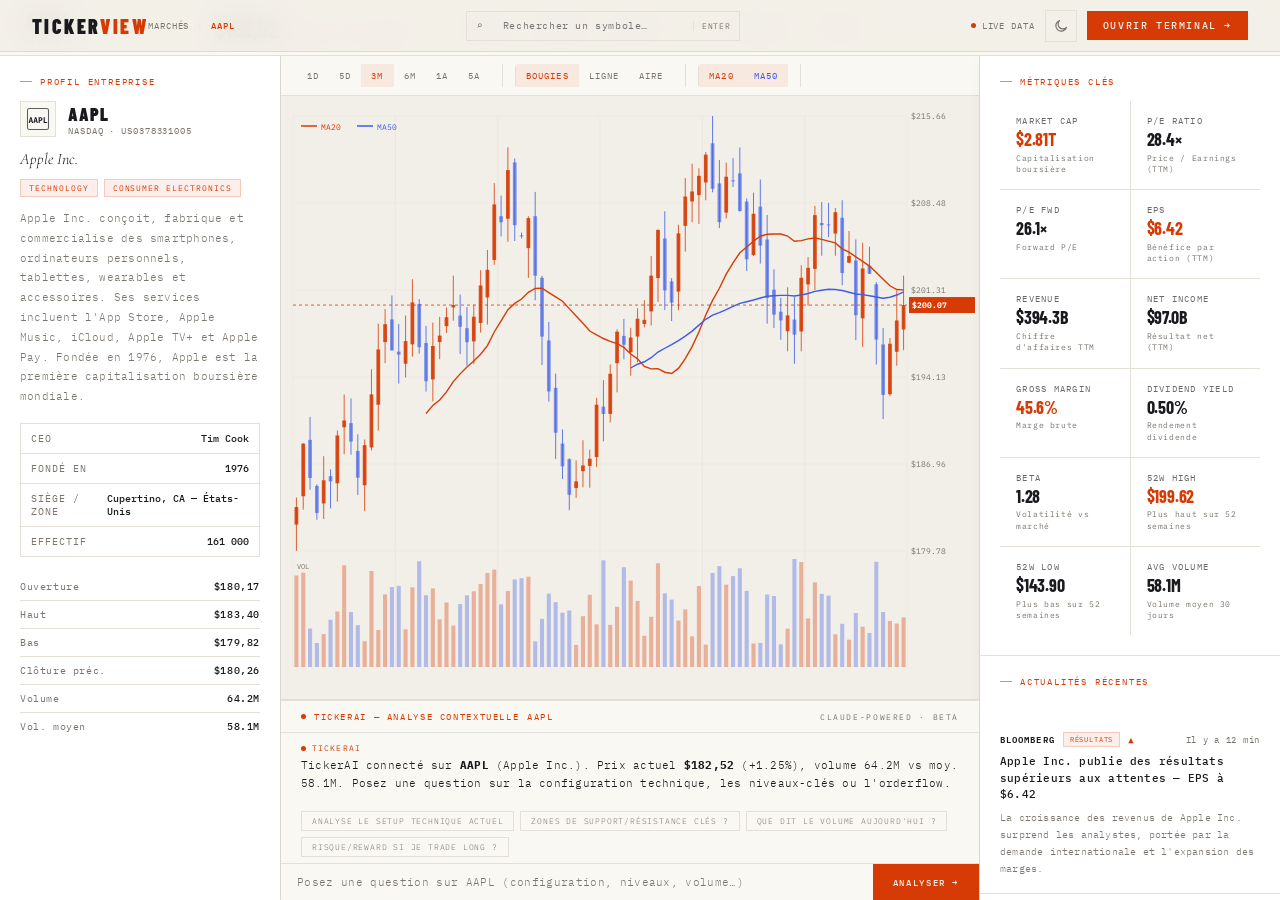
==== stock.html @ 09957083 "Add files via upload" ====
<!DOCTYPE html>
<html lang="fr" data-theme="dark">
<head>
<!-- ══════════════════════════════════════════════════════════
     TICKERVIEW — Stock Analysis Page
     stock.html · Dynamic symbol loading via ?sym=
══════════════════════════════════════════════════════════════ -->
<meta charset="UTF-8">
<meta name="viewport" content="width=device-width, initial-scale=1.0">
<meta name="theme-color" content="#E8440A">
<title>TickerView — Analyse Orderflow</title>
<meta name="description" content="Analyse complète : graphique candlestick, volume, Delta orderflow, métriques financières et analyse IA en temps réel.">
<meta name="robots" content="index, follow">

<meta property="og:type"   content="website">
<meta property="og:url"    content="https://tickerview.app/stock">
<meta property="og:title"  content="TickerView — Analyse Orderflow">
<meta property="og:locale" content="fr_FR">

<script type="application/ld+json">
{
  "@context": "https://schema.org",
  "@type": "WebPage",
  "name": "TickerView — Analyse Orderflow",
  "description": "Analyse orderflow et fondamentaux en temps réel.",
  "url": "https://tickerview.app/stock"
}
</script>

<link rel="manifest" href="/manifest.json">
<link rel="apple-touch-icon" href="/src/assets/icons/icon-192.png">
<link rel="preconnect" href="https://fonts.googleapis.com">
<link rel="preconnect" href="https://fonts.gstatic.com" crossorigin>
<link href="https://fonts.googleapis.com/css2?family=Barlow+Condensed:wght@200;300;700;900&family=Cormorant+Garamond:ital,wght@0,300;0,600;1,300;1,700&family=IBM+Plex+Mono:wght@300;400;500&display=swap" rel="stylesheet">

<link rel="stylesheet" href="src/styles/variables.css">
<link rel="stylesheet" href="src/styles/global.css">
<link rel="stylesheet" href="src/styles/stock.css">

<style>
  body {
    overflow: hidden;
    height: 100vh;
    display: flex;
    flex-direction: column;
  }
  @keyframes pulse-dot {
    0%,100%{ opacity:1; box-shadow:0 0 0 0 rgba(232,68,10,0.4); }
    50%     { opacity:0.7; box-shadow:0 0 0 4px rgba(232,68,10,0); }
  }
</style>
</head>
<body>

<!-- ── NAV ────────────────────────────────────────────────── -->
<nav role="navigation" aria-label="Navigation principale" style="flex-shrink:0;">
  <a class="nav-logo" href="index.html" aria-label="TickerView — Accueil">
    TICKER<span class="logo-fire">VIEW</span>
  </a>

  <div style="display:flex;align-items:center;gap:8px;font-size:9px;letter-spacing:0.1em;color:var(--text-secondary);">
    <a href="index.html" style="color:var(--text-secondary);text-decoration:none;text-transform:uppercase;">Marchés</a>
    <span style="color:var(--border)">›</span>
    <span id="nav-sym" style="color:var(--accent);font-weight:500;text-transform:uppercase;">—</span>
  </div>

  <!-- ── Symbol Search — navigates to stock.html?sym=XXX ── -->
  <div class="sym-search-wrap" id="sym-search-wrap"
       style="display:flex;align-items:center;gap:0;border:1px solid var(--border);height:30px;margin:0 auto;position:relative;">
    <span style="padding:0 10px;font-size:10px;color:var(--text-secondary);">⌕</span>
    <input
      type="text"
      id="sym-search-input"
      placeholder="Rechercher un symbole…"
      aria-label="Recherche symbole"
      aria-autocomplete="list"
      aria-controls="sym-search-dropdown"
      autocomplete="off"
      spellcheck="false"
      style="background:none;border:none;outline:none;padding:0 10px;font-family:var(--font-mono);font-size:10px;color:var(--text-primary);width:200px;letter-spacing:0.06em;"
    >
    <span style="padding:0 8px;font-size:8px;letter-spacing:0.1em;color:var(--text-secondary);border-left:1px solid var(--border);">ENTER</span>
    <div id="sym-search-dropdown" class="sym-search-dropdown hidden" role="listbox"></div>
  </div>

  <div class="nav-actions">
    <div class="nav-status" aria-label="Données en direct">
      <span class="nav-dot" aria-hidden="true"></span>
      <span>LIVE DATA</span>
    </div>
    <button class="theme-toggle" id="theme-toggle" aria-label="Changer le thème"></button>
    <a href="#" class="nav-cta">Ouvrir terminal →</a>
  </div>
</nav>

<!-- ── STOCK HEADER ───────────────────────────────────────── -->
<header class="stock-header" role="banner" aria-label="Informations prix">
  <div>
    <div class="sh-sym" id="sh-sym">—</div>
    <div class="sh-name" id="sh-name">—</div>
  </div>
  <div class="sh-exchange" id="sh-exchange">—</div>
  <div class="sh-divider" aria-hidden="true"></div>
  <div class="sh-price-block" aria-live="polite">
    <span id="live-price" class="fire">—</span>
    <span id="live-change" class="fire">—</span>
    <span id="live-changepct" class="fire">—</span>
  </div>
  <div class="sh-divider" aria-hidden="true"></div>
  <div class="sh-ohlcv" aria-label="OHLCV"></div>
</header>

<!-- ── MAIN GRID ──────────────────────────────────────────── -->
<main class="stock-main" role="main">

  <aside class="sidebar-left" aria-label="Informations entreprise">
    <div class="sidebar-section">
      <div class="sidebar-label">Profil entreprise</div>
      <div id="company-info"></div>
    </div>
  </aside>

  <section class="chart-panel" aria-labelledby="chart-heading">
    <h2 id="chart-heading" class="sr-only">Graphique de prix</h2>
    <div class="chart-toolbar" role="toolbar" aria-label="Contrôles du graphique">
      <div class="ct-group" role="group" aria-label="Période">
        <button class="ct-btn" data-tf="1D">1D</button>
        <button class="ct-btn" data-tf="5D">5D</button>
        <button class="ct-btn active" data-tf="3M">3M</button>
        <button class="ct-btn" data-tf="6M">6M</button>
        <button class="ct-btn" data-tf="1Y">1A</button>
        <button class="ct-btn" data-tf="5Y">5A</button>
      </div>
      <div class="ct-separator" aria-hidden="true"></div>
      <div class="ct-group" role="group" aria-label="Type de graphique">
        <button class="ct-btn active" data-type="candle">Bougies</button>
        <button class="ct-btn" data-type="line">Ligne</button>
        <button class="ct-btn" data-type="mountain">Aire</button>
      </div>
      <div class="ct-separator" aria-hidden="true"></div>
      <div class="ct-group" role="group" aria-label="Moyennes mobiles">
        <button class="ct-btn active active-ma" data-ma="20">MA20</button>
        <button class="ct-btn active active-ma" data-ma="50">MA50</button>
      </div>
      <div id="chart-hover-info" aria-live="polite"></div>
    </div>
    <div id="chart-container" role="img" aria-label="Graphique candlestick">
      <canvas id="chart-canvas" aria-hidden="true"></canvas>
      <canvas id="chart-overlay" aria-hidden="true"></canvas>
    </div>
  </section>

  <aside class="sidebar-right" aria-label="Données financières et actualités">
    <div class="sidebar-section">
      <div class="sidebar-label">Métriques clés</div>
      <div id="financials-grid" role="list"></div>
    </div>
    <div class="sidebar-section" style="padding:0;">
      <div class="sidebar-label" style="padding:20px 20px 14px;">Actualités récentes</div>
      <div id="news-panel" role="feed"></div>
    </div>
  </aside>

  <div class="stock-bottom" role="complementary" aria-label="Assistant IA TickerAI">
    <div id="ai-panel">
      <div class="ai-header">
        <div class="ai-header-dot" aria-hidden="true"></div>
        TickerAI — Analyse contextuelle <span id="ai-sym-label">—</span>
        <span>Claude-powered · Beta</span>
      </div>
      <div id="ai-messages" role="log" aria-live="polite"></div>
      <div id="ai-suggestions"></div>
      <div class="ai-input-row">
        <input
          type="text"
          id="ai-input"
          placeholder="Posez une question sur ce marché…"
          aria-label="Question pour TickerAI"
          autocomplete="off"
          spellcheck="false"
        >
        <button id="ai-send">Analyser →</button>
      </div>
    </div>
  </div>

</main>

<!-- ── JS: Stock page orchestrator ────────────────────────── -->
<script type="module" src="src/pages/Stock/stock.js"></script>

<!-- ── JS: Symbol search (inline, no bundler needed) ─────── -->
<script type="module">
import { SYMBOL_LIST } from './src/utils/symbolRegistry.js';

const input      = document.getElementById('sym-search-input');
const dropdown   = document.getElementById('sym-search-dropdown');
let selectedIdx  = -1;
let filtered     = [];

function search(q) {
  const ql = q.toLowerCase().trim();
  if (!ql) return [];
  return SYMBOL_LIST.filter(s =>
    s.sym.toLowerCase().includes(ql) ||
    s.name.toLowerCase().includes(ql) ||
    s.exchange.toLowerCase().includes(ql) ||
    s.sector.toLowerCase().includes(ql)
  ).slice(0, 8);
}

function renderDropdown(items) {
  selectedIdx = -1;
  if (!items.length) {
    dropdown.innerHTML = `<div class="sym-search-no-result">Aucun résultat pour « ${escHtml(input.value)} »</div>`;
    dropdown.classList.remove('hidden');
    return;
  }
  dropdown.innerHTML = items.map((s, i) => `
    <div class="sym-search-item" role="option" data-idx="${i}" tabindex="-1">
      <span class="sym-search-sym">${s.sym}</span>
      <span class="sym-search-name">${s.name}</span>
      <span class="sym-search-exchange">${s.exchange}</span>
    </div>
  `).join('');
  dropdown.classList.remove('hidden');

  dropdown.querySelectorAll('.sym-search-item').forEach(el => {
    el.addEventListener('click', () => navigateTo(parseInt(el.dataset.idx)));
    el.addEventListener('mouseenter', () => {
      dropdown.querySelectorAll('.sym-search-item').forEach(x => x.classList.remove('selected'));
      el.classList.add('selected');
      selectedIdx = parseInt(el.dataset.idx);
    });
  });
}

/**
 * KEY FIX: real navigation — reload the page with the new symbol.
 * stock.js reads ?sym= from the URL and loads all data accordingly.
 */
function navigateTo(idx) {
  const s = filtered[idx];
  if (!s) return;
  window.location.href = `stock.html?sym=${encodeURIComponent(s.sym)}`;
}

function hideDropdown() {
  dropdown.classList.add('hidden');
  selectedIdx = -1;
}

function escHtml(s) {
  return s.replace(/&/g,'&amp;').replace(/</g,'&lt;').replace(/>/g,'&gt;');
}

input.addEventListener('input', () => {
  filtered = search(input.value);
  if (!input.value.trim()) { hideDropdown(); return; }
  renderDropdown(filtered);
});

input.addEventListener('keydown', e => {
  const items = dropdown.querySelectorAll('.sym-search-item');
  if (e.key === 'ArrowDown') {
    e.preventDefault();
    selectedIdx = Math.min(selectedIdx + 1, filtered.length - 1);
    items.forEach((el, i) => el.classList.toggle('selected', i === selectedIdx));
    items[selectedIdx]?.scrollIntoView({ block: 'nearest' });
  } else if (e.key === 'ArrowUp') {
    e.preventDefault();
    selectedIdx = Math.max(selectedIdx - 1, 0);
    items.forEach((el, i) => el.classList.toggle('selected', i === selectedIdx));
    items[selectedIdx]?.scrollIntoView({ block: 'nearest' });
  } else if (e.key === 'Enter') {
    e.preventDefault();
    if (selectedIdx >= 0) { navigateTo(selectedIdx); return; }
    if (filtered.length) navigateTo(0);
  } else if (e.key === 'Escape') {
    hideDropdown(); input.blur();
  }
});

document.addEventListener('click', e => {
  if (!document.getElementById('sym-search-wrap').contains(e.target)) hideDropdown();
});

/* Pre-fill search with current symbol from URL */
const urlSym = new URLSearchParams(window.location.search).get('sym');
if (urlSym) input.value = urlSym;
</script>

</body>
</html>
---- src/styles/variables.css ----
/* ══════════════════════════════════════════════════════════════
   TICKERVIEW — Design Tokens
   src/styles/variables.css
══════════════════════════════════════════════════════════════ */

:root,
[data-theme="dark"] {
  --bg-base:        #060608;
  --bg-raised:      #0C0C10;
  --bg-card:        #131318;
  --bg-card-hover:  #17171E;
  --bg-overlay:     rgba(6,6,8,0.88);

  --text-primary:   #E8E6E0;
  --text-secondary: #5A5750;
  --text-dim:       rgba(232,230,224,0.42);
  --text-ghost:     rgba(232,230,224,0.18);

  --accent:         #E8440A;
  --accent-dim:     rgba(232,68,10,0.10);
  --accent-glow:    rgba(232,68,10,0.04);
  --accent-border:  rgba(232,68,10,0.22);

  --blue:           #5E7EFF;
  --blue-dim:       rgba(94,126,255,0.10);

  --border:         #1E1E24;
  --border-accent:  rgba(232,68,10,0.18);

  --shadow-card:    none;

  --particle-alpha: 0.65;
  --canvas-clear:   rgba(6,6,8,0.06);
}

[data-theme="light"] {
  --bg-base:        #F2EFE8;
  --bg-raised:      #FAF8F3;
  --bg-card:        #FFFFFF;
  --bg-card-hover:  #F7F4EF;
  --bg-overlay:     rgba(242,239,232,0.92);

  --text-primary:   #1A1A1E;
  --text-secondary: #7A756C;
  --text-dim:       rgba(26,26,30,0.45);
  --text-ghost:     rgba(26,26,30,0.14);

  --accent:         #D63B06;
  --accent-dim:     rgba(214,59,6,0.08);
  --accent-glow:    rgba(214,59,6,0.03);
  --accent-border:  rgba(214,59,6,0.20);

  --blue:           #3D5CE8;
  --blue-dim:       rgba(61,92,232,0.10);

  --border:         #E4E0D8;
  --border-accent:  rgba(214,59,6,0.16);

  --shadow-card:    0 1px 3px rgba(0,0,0,0.06), 0 4px 16px rgba(0,0,0,0.04);

  --particle-alpha: 0.25;
  --canvas-clear:   rgba(242,239,232,0.08);
}

:root {
  --font-display:  'Barlow Condensed', sans-serif;
  --font-serif:    'Cormorant Garamond', serif;
  --font-mono:     'IBM Plex Mono', monospace;

  --size-xs:   9px;
  --size-sm:   11px;
  --size-base: 13px;
  --size-md:   16px;

  --tracking-tight:  -0.02em;
  --tracking-normal:  0.04em;
  --tracking-wide:    0.14em;
  --tracking-xwide:   0.22em;

  --radius-sm:  2px;
  --radius-md:  4px;

  --transition-fast:   0.12s ease;
  --transition-normal: 0.22s ease;
  --transition-slow:   0.6s cubic-bezier(0.16, 1, 0.3, 1);
}
---- src/styles/global.css ----
/* ══════════════════════════════════════════════════════════════
   TICKERVIEW — Global Styles
   src/styles/global.css
══════════════════════════════════════════════════════════════ */

*,*::before,*::after { margin:0; padding:0; box-sizing:border-box; }
html { scroll-behavior:smooth; }
body {
  background: var(--bg-base);
  color: var(--text-primary);
  font-family: var(--font-mono);
  overflow-x: hidden;
  cursor: crosshair;
  transition: background 0.35s ease, color 0.35s ease;
}

/* ── NAV ──────────────────────────────────────────────────── */
nav {
  position: fixed; top:0; left:0; right:0; z-index:200;
  height: 52px;
  display: flex; align-items:center; justify-content:space-between;
  padding: 0 32px;
  border-bottom: 1px solid var(--border-accent);
  background: var(--bg-overlay);
  backdrop-filter: blur(14px);
  -webkit-backdrop-filter: blur(14px);
  transition: background 0.35s, border-color 0.35s;
}
.nav-logo {
  font-family: var(--font-display);
  font-weight:900; font-size:20px; letter-spacing:0.12em;
  color: var(--text-primary); text-decoration:none;
  flex-shrink: 0;
}
.nav-logo .logo-fire { color: var(--accent); }
.nav-links {
  display: flex; list-style:none; gap:28px;
}
.nav-links a {
  font-size:9px; font-weight:300; letter-spacing:0.18em;
  text-transform:uppercase; color:var(--text-secondary);
  text-decoration:none; transition:color var(--transition-fast);
}
.nav-links a:hover { color:var(--text-primary); }
.nav-actions { display:flex; align-items:center; gap:10px; }

.nav-status { display:flex; align-items:center; gap:6px; font-size:9px; letter-spacing:0.1em; color:var(--text-secondary); }
.nav-dot { width:5px; height:5px; border-radius:50%; background:var(--accent); animation: pulse-dot 2s ease-in-out infinite; }
@keyframes pulse-dot {
  0%,100% { opacity:1; box-shadow:0 0 0 0 rgba(232,68,10,0.4); }
  50%      { opacity:0.7; box-shadow:0 0 0 4px rgba(232,68,10,0); }
}

.theme-toggle {
  width:32px; height:32px;
  display:flex; align-items:center; justify-content:center;
  background:none; border:1px solid var(--border);
  cursor:crosshair; color:var(--text-secondary);
  font-size:14px; transition: border-color var(--transition-fast), color var(--transition-fast);
}
.theme-toggle:hover { border-color: var(--accent); color:var(--accent); }

.nav-cta {
  font-family: var(--font-mono); font-size:10px; font-weight:500;
  letter-spacing:0.16em; text-transform:uppercase;
  color: var(--bg-base); background:var(--accent);
  border:none; padding:8px 16px;
  cursor:crosshair; text-decoration:none;
  transition: opacity var(--transition-fast);
  white-space: nowrap;
}
.nav-cta:hover { opacity:0.85; }

/* ── HERO ─────────────────────────────────────────────────── */
#void-canvas {
  position:fixed; top:0; left:0; width:100%; height:100%;
  pointer-events:none; z-index:0;
}
.hero {
  min-height: 100vh;
  display: grid;
  grid-template-columns: 1fr 500px;
  align-items: center;
  gap: 60px;
  padding: 120px 80px 80px;
  position: relative; z-index:1;
}
.hero-text { max-width: 560px; }
.hero-eyebrow {
  font-size:9px; font-weight:300; letter-spacing:0.22em;
  text-transform:uppercase; color:var(--accent); margin-bottom:28px;
  display:flex; align-items:center; gap:10px;
}
.hero-eyebrow::before {
  content:''; display:inline-block; width:20px; height:1px; background:var(--accent);
}
.hero-title-block {
  display:flex; align-items:baseline; gap:8px;
  margin-bottom:24px;
}
.hero-title-main {
  font-family: var(--font-display); font-weight:900; font-size:clamp(72px,10vw,112px);
  letter-spacing:-0.02em; color:var(--text-primary); line-height:1;
}
.hero-title-sub {
  font-family: var(--font-serif); font-weight:300; font-style:italic;
  font-size:clamp(48px,7vw,80px); color:var(--accent); line-height:1;
}
.hero-tagline {
  font-family: var(--font-display); font-weight:300; font-size:18px;
  letter-spacing:0.2em; text-transform:uppercase;
  color:var(--text-secondary); margin-bottom:20px;
}
.hero-desc {
  font-size:12px; font-weight:300; line-height:1.9;
  color:var(--text-secondary); letter-spacing:0.03em; margin-bottom:28px;
  max-width:440px;
}
.hero-trust {
  display:flex; gap:20px; flex-wrap:wrap; margin-bottom:32px;
}
.hero-trust-item {
  font-size:8px; font-weight:300; letter-spacing:0.18em; text-transform:uppercase;
  color:var(--text-secondary); display:flex; align-items:center; gap:6px;
}
.hero-trust-item::before {
  content:''; display:inline-block; width:4px; height:4px; background:var(--accent);
}
.hero-actions { display:flex; gap:12px; flex-wrap:wrap; margin-bottom:48px; }
.btn-primary {
  font-family:var(--font-mono); font-size:10px; font-weight:500;
  letter-spacing:0.16em; text-transform:uppercase;
  color:var(--bg-base); background:var(--accent); border:none;
  padding:14px 28px; cursor:crosshair; text-decoration:none;
  transition:opacity var(--transition-fast);
}
.btn-primary:hover { opacity:0.85; }
.btn-ghost {
  font-family:var(--font-mono); font-size:10px; font-weight:300;
  letter-spacing:0.16em; text-transform:uppercase;
  color:var(--text-secondary); background:none;
  border:1px solid var(--border); padding:14px 28px;
  cursor:crosshair; text-decoration:none;
  transition:border-color var(--transition-fast),color var(--transition-fast);
}
.btn-ghost:hover { border-color:var(--accent); color:var(--accent); }
.hero-stats { display:flex; gap:36px; }
.hstat { display:flex; flex-direction:column; gap:4px; }
.hstat-val {
  font-family:var(--font-display); font-weight:700; font-size:32px;
  letter-spacing:-0.02em; color:var(--text-primary); line-height:1;
}
.hstat-val sub { font-size:16px; font-weight:300; color:var(--accent); }
.hstat-lbl {
  font-size:8px; font-weight:300; letter-spacing:0.14em;
  text-transform:uppercase; color:var(--text-secondary);
}
.hero-visual { position:relative; display:flex; align-items:center; justify-content:center; }
#hex-canvas { display:block; opacity:0.7; }
.hero-price-overlay {
  position:absolute; bottom:24px; left:24px;
  background:var(--bg-overlay); border:1px solid var(--border-accent);
  padding:14px 18px; backdrop-filter:blur(8px);
}
.hpo-sym { font-size:8px; letter-spacing:0.18em; color:var(--text-secondary); margin-bottom:4px; }
.hpo-price {
  font-family:var(--font-display); font-weight:700; font-size:32px;
  letter-spacing:-0.02em; color:var(--text-primary); line-height:1;
}
.hpo-change { font-size:11px; letter-spacing:0.08em; margin-top:2px; }
.hpo-change.up { color:var(--accent); }
.hpo-change.dn { color:var(--blue); }

/* ── TICKER TAPE ──────────────────────────────────────────── */
.ticker-tape-wrap {
  overflow:hidden; border-top:1px solid var(--border); border-bottom:1px solid var(--border);
  background:var(--bg-raised); position:relative; z-index:1;
}
.ticker-tape-inner {
  display:flex; gap:0; animation:tape-scroll 28s linear infinite;
  width:max-content;
}
@keyframes tape-scroll { 0%{transform:translateX(0)} 100%{transform:translateX(-50%)} }
.tape-item {
  display:flex; align-items:center; gap:10px;
  padding:10px 28px; border-right:1px solid var(--border);
  white-space:nowrap;
}
.tape-sym { font-family:var(--font-display); font-weight:700; font-size:12px; letter-spacing:0.1em; color:var(--text-primary); }
.tape-price { font-size:10px; letter-spacing:0.06em; color:var(--text-secondary); }
.tape-chg { font-size:9px; letter-spacing:0.08em; font-weight:500; }
.tape-chg.up { color:var(--accent); }
.tape-chg.dn { color:var(--blue); }

/* ── DATA STRIP ───────────────────────────────────────────── */
.data-strip {
  background:var(--bg-card); border-top:1px solid var(--border);
  border-bottom:1px solid var(--border); position:relative; z-index:1;
}
.strip-inner { display:grid; grid-template-columns:repeat(6,1fr); }
.strip-cell {
  display:flex; flex-direction:column; gap:3px;
  padding:14px 20px; border-right:1px solid var(--border);
}
.strip-cell:last-child { border-right:none; }
.sc-label { font-size:8px; letter-spacing:0.14em; text-transform:uppercase; color:var(--text-secondary); }
.sc-val { font-family:var(--font-display); font-weight:700; font-size:18px; letter-spacing:-0.01em; color:var(--text-primary); }
.sc-val.fire { color:var(--accent); }

/* ── SECTIONS ─────────────────────────────────────────────── */
.section { padding:80px; position:relative; z-index:1; }
.section-header {
  display:flex; align-items:baseline; gap:20px; margin-bottom:40px;
  border-bottom:1px solid var(--border); padding-bottom:20px;
}
.section-label {
  font-size:8px; font-weight:300; letter-spacing:0.22em;
  text-transform:uppercase; color:var(--accent);
}
.section-title {
  font-family:var(--font-display); font-weight:900; font-size:32px;
  letter-spacing:0.04em; color:var(--text-primary);
}
.section-count {
  margin-left:auto; font-size:9px; letter-spacing:0.1em; color:var(--text-secondary);
}

/* ── PREVIEW SECTION ──────────────────────────────────────── */
.section-preview { padding:80px; position:relative; z-index:1; }
.section-preview .section-header { display:flex; align-items:baseline; gap:20px; margin-bottom:24px; border-bottom:1px solid var(--border); padding-bottom:20px; }
.preview-tabs { display:flex; gap:0; margin-bottom:0; }
.ptab {
  font-family:var(--font-mono); font-size:9px; font-weight:300;
  letter-spacing:0.14em; text-transform:uppercase;
  padding:10px 20px; background:var(--bg-card); border:1px solid var(--border);
  border-bottom:none; color:var(--text-secondary); cursor:crosshair;
  transition:color var(--transition-fast),background var(--transition-fast);
  margin-right:-1px;
}
.ptab.active { color:var(--accent); background:var(--bg-raised); border-color:var(--border-accent); }
.ptab:hover:not(.active) { color:var(--text-primary); }
.preview-frame {
  border:1px solid var(--border-accent);
  background:var(--bg-raised);
}
.preview-topbar {
  display:flex; align-items:center; gap:12px;
  padding:8px 16px; background:var(--bg-card);
  border-bottom:1px solid var(--border);
}
.ptb-dots { display:flex; gap:6px; }
.ptb-dot { width:8px; height:8px; border-radius:50%; background:var(--border); }
.ptb-meta { display:flex; align-items:center; gap:12px; }
.ptb-sym { font-size:9px; letter-spacing:0.12em; color:var(--text-secondary); }
.ptb-tf  { font-size:8px; letter-spacing:0.14em; color:var(--text-secondary); }
.ptb-live {
  margin-left:auto; display:flex; align-items:center; gap:6px;
  font-size:8px; letter-spacing:0.14em; color:var(--accent);
}
.ptb-live-dot { width:5px; height:5px; border-radius:50%; background:var(--accent); animation:pulse-dot 2s infinite; }
.preview-canvas-wrap { position:relative; }
#preview-canvas { display:block; width:100%; }
.preview-badge {
  position:absolute; bottom:10px; right:12px;
  font-size:7px; letter-spacing:0.1em; text-transform:uppercase;
  color:var(--text-secondary); opacity:0.5;
}

/* ── WHY STRIP ────────────────────────────────────────────── */
.why-strip {
  border-top:1px solid var(--border); position:relative; z-index:1;
}
.why-row {
  display:grid; grid-template-columns:220px 1fr;
  gap:40px; align-items:start;
  padding:24px 80px; border-bottom:1px solid var(--border);
  transition:background var(--transition-fast);
}
.why-row:hover { background:var(--bg-card); }
.why-q {
  font-size:11px; font-weight:500; letter-spacing:0.06em;
  color:var(--text-primary); padding-top:2px;
}
.why-a {
  font-size:11px; font-weight:300; line-height:1.8;
  color:var(--text-secondary); letter-spacing:0.02em;
}
.why-a strong { color:var(--text-primary); font-weight:500; }

/* ── INSTRUMENTS GRID ─────────────────────────────────────── */
.instruments-grid {
  display:grid; grid-template-columns:repeat(3,1fr);
  gap:1px; background:var(--border);
}
.inst-card {
  background:var(--bg-card); padding:24px;
  transition:background var(--transition-fast);
  cursor:crosshair;
}
.inst-card:hover { background:var(--bg-card-hover); }
.ic-header { display:flex; justify-content:space-between; align-items:flex-start; margin-bottom:12px; }
.ic-sym { font-family:var(--font-display); font-weight:900; font-size:22px; letter-spacing:0.06em; color:var(--text-primary); }
.ic-name { font-size:10px; font-weight:300; color:var(--text-secondary); margin-top:1px; letter-spacing:0.04em; }
.ic-type { font-size:8px; letter-spacing:0.12em; text-transform:uppercase; color:var(--text-secondary); margin-top:2px; }
.ic-badge {
  font-size:9px; font-weight:500; letter-spacing:0.06em;
  padding:4px 8px; flex-shrink:0;
}
.ic-badge.up { color:var(--accent); background:var(--accent-dim); border:1px solid var(--accent-border); }
.ic-badge.dn { color:var(--blue); background:var(--blue-dim); border:1px solid rgba(94,126,255,0.2); }
.ic-price {
  font-family:var(--font-display); font-weight:700; font-size:28px;
  letter-spacing:-0.02em; color:var(--text-primary); margin-bottom:2px;
}
.ic-price-label { font-size:8px; letter-spacing:0.12em; color:var(--text-secondary); margin-bottom:10px; }
.ic-spark { display:block; width:100%; height:50px; margin:10px 0; }
.ic-meta { display:flex; justify-content:space-between; font-size:8px; letter-spacing:0.1em; color:var(--text-secondary); }

/* ── PHILOSOPHY ───────────────────────────────────────────── */
.section-philosophy {
  display:grid; grid-template-columns:1fr auto;
  gap:80px; align-items:center;
  padding:80px; border-top:1px solid var(--border);
  position:relative; z-index:1;
}
.phil-quote {
  font-family:var(--font-serif); font-weight:300; font-style:italic;
  font-size:clamp(20px,2.5vw,28px); line-height:1.6;
  color:var(--text-primary); letter-spacing:0.01em;
  border-left:2px solid var(--accent); padding-left:24px;
  margin-bottom:16px; max-width:560px;
}
.phil-attr { font-size:9px; letter-spacing:0.18em; text-transform:uppercase; color:var(--text-secondary); padding-left:26px; }
.phil-stats { display:flex; flex-direction:column; gap:24px; min-width:200px; }
.pstat { display:flex; flex-direction:column; gap:4px; }
.pstat-val {
  font-family:var(--font-display); font-weight:700; font-size:28px;
  letter-spacing:-0.01em; color:var(--accent); line-height:1;
}
.pstat-val span { font-size:14px; font-weight:300; color:var(--text-secondary); margin-left:2px; }
.pstat-lbl { font-size:8px; letter-spacing:0.12em; text-transform:uppercase; color:var(--text-secondary); line-height:1.6; }

/* ── FEATURES LIST ────────────────────────────────────────── */
.features-list { border-top:1px solid var(--border); }
.feat-row {
  display:grid; grid-template-columns:52px 200px 1fr 32px;
  gap:24px; align-items:center;
  padding:24px 0; border-bottom:1px solid var(--border);
  transition:background var(--transition-fast);
  cursor:crosshair;
}
.feat-row:hover { background:var(--bg-card); padding-left:16px; padding-right:16px; margin:0 -16px; }
.feat-num {
  font-family:var(--font-display); font-weight:900; font-size:32px;
  letter-spacing:-0.02em; color:var(--border); line-height:1;
}
.feat-name {
  font-family:var(--font-display); font-weight:700; font-size:18px;
  letter-spacing:0.04em; color:var(--text-primary);
}
.feat-tag { font-size:8px; letter-spacing:0.12em; text-transform:uppercase; color:var(--accent); margin-top:2px; }
.feat-desc { font-size:11px; font-weight:300; line-height:1.8; color:var(--text-secondary); letter-spacing:0.02em; }
.feat-desc strong { color:var(--text-primary); font-weight:500; }
.feat-arrow { font-size:18px; color:var(--border); transition:color var(--transition-fast); }
.feat-row:hover .feat-arrow { color:var(--accent); }

/* ── CTA SECTION ──────────────────────────────────────────── */
.section-cta {
  padding:120px 80px; text-align:center;
  border-top:1px solid var(--border);
  position:relative; z-index:1;
}
.cta-eyebrow { font-size:9px; letter-spacing:0.22em; text-transform:uppercase; color:var(--accent); margin-bottom:24px; }
.cta-title {
  font-family:var(--font-display); font-weight:900;
  font-size:clamp(60px,10vw,120px); letter-spacing:0.02em;
  color:var(--text-primary); line-height:1; margin-bottom:24px;
}
.cta-title em { font-family:var(--font-serif); font-style:italic; font-weight:300; color:var(--accent); }
.cta-sub { font-size:13px; font-weight:300; line-height:1.8; color:var(--text-secondary); margin-bottom:40px; }
.cta-btn {
  display:inline-block;
  font-family:var(--font-mono); font-size:11px; font-weight:500;
  letter-spacing:0.18em; text-transform:uppercase;
  color:var(--bg-base); background:var(--accent); border:none;
  padding:18px 48px; cursor:crosshair; text-decoration:none;
  transition:opacity var(--transition-fast);
}
.cta-btn:hover { opacity:0.85; }
.cta-note { font-size:8px; letter-spacing:0.14em; color:var(--text-secondary); margin-top:16px; }

/* ── FOOTER ───────────────────────────────────────────────── */
footer {
  padding:40px 80px;
  border-top:1px solid var(--border);
  display:flex; align-items:center; justify-content:space-between;
  background:var(--bg-raised); position:relative; z-index:1;
}
.footer-logo {
  font-family:var(--font-display); font-weight:900; font-size:18px;
  letter-spacing:0.12em; color:var(--text-primary);
}
.footer-logo span { color:var(--accent); }
.footer-copy { font-size:9px; font-weight:300; line-height:1.7; color:var(--text-secondary); letter-spacing:0.04em; text-align:center; }
.footer-links { display:flex; gap:24px; list-style:none; }
.footer-links a { font-size:9px; letter-spacing:0.14em; text-transform:uppercase; color:var(--text-secondary); text-decoration:none; transition:color var(--transition-fast); }
.footer-links a:hover { color:var(--accent); }

/* ── SCROLL REVEAL ────────────────────────────────────────── */
.reveal { opacity:0; transform:translateY(16px); transition:opacity 0.6s cubic-bezier(0.16,1,0.3,1), transform 0.6s cubic-bezier(0.16,1,0.3,1); }
.reveal.in-view { opacity:1; transform:translateY(0); }
.reveal-delay-1 { transition-delay:0.1s; }
.reveal-delay-2 { transition-delay:0.2s; }
.reveal-delay-3 { transition-delay:0.3s; }
.reveal-delay-4 { transition-delay:0.4s; }
.reveal-delay-5 { transition-delay:0.5s; }

/* ── UTILITIES ────────────────────────────────────────────── */
.sr-only { position:absolute; width:1px; height:1px; padding:0; margin:-1px; overflow:hidden; clip:rect(0,0,0,0); white-space:nowrap; border:0; }
.fire { color:var(--accent); }
.dn   { color:var(--blue); }
::-webkit-scrollbar { width:3px; height:3px; }
::-webkit-scrollbar-track { background:var(--bg-base); }
::-webkit-scrollbar-thumb { background:var(--border); }
::-webkit-scrollbar-thumb:hover { background:var(--text-secondary); }

/* ── RESPONSIVE ───────────────────────────────────────────── */
@media(max-width:1200px){
  .hero { grid-template-columns:1fr; padding:100px 48px 60px; }
  .hero-visual { display:none; }
  .instruments-grid { grid-template-columns:repeat(2,1fr); }
  .strip-inner { grid-template-columns:repeat(3,1fr); }
  .why-row { padding:24px 48px; }
  .section { padding:60px 48px; }
  .section-philosophy { padding:60px 48px; }
  footer { padding:32px 48px; }
  .section-cta { padding:80px 48px; }
  .section-preview { padding:60px 48px; }
}
@media(max-width:768px){
  nav { padding:0 20px; }
  .nav-links { display:none; }
  .hero { padding:80px 24px 48px; }
  .instruments-grid { grid-template-columns:1fr; }
  .strip-inner { grid-template-columns:repeat(2,1fr); }
  .why-row { grid-template-columns:1fr; gap:8px; padding:20px 24px; }
  .section { padding:48px 24px; }
  .section-philosophy { grid-template-columns:1fr; padding:48px 24px; }
  .phil-stats { flex-direction:row; }
  footer { flex-direction:column; gap:20px; padding:32px 24px; text-align:center; }
  .features-list .feat-row { grid-template-columns:40px 1fr; gap:12px; }
  .feat-desc, .feat-arrow { display:none; }
  .section-preview { padding:48px 24px; }
  .section-cta { padding:60px 24px; }
}
---- src/styles/stock.css ----
/* ══════════════════════════════════════════════════════════════
   TICKERVIEW — Stock Page Styles  [FIXED v3]
   src/styles/stock.css
   Fixes:
     1. stock-header no longer overlaps content — body uses flex column,
        stock-main fills remaining height with overflow-y on sidebars
     2. Symbol search is functional (handled in stock.js)
     3. Explicit grid-column on all stock-main children
     4. Contrast pass — fin-label, news-meta lifted
     5. AI panel min-height + welcome state
══════════════════════════════════════════════════════════════ */

/* ── LAYOUT ───────────────────────────────────────────────── */

/*
   FIX 1 — The body on the stock page is:
     display: flex; flex-direction: column; height: 100vh; overflow: hidden;
   So: nav(52px) + stock-header(56px) + stock-main(flex:1) = 100vh exactly.
   The sidebars scroll independently; the outer body does NOT scroll.
*/

/* Stock header bar */
.stock-header {
  /* NOT sticky/fixed — it sits in the normal flex flow after <nav> */
  flex-shrink: 0;
  display: flex; align-items: center; gap: 24px;
  padding: 0 24px;
  height: 56px;
  border-bottom: 1px solid var(--border);
  background: var(--bg-raised);
  transition: background 0.3s, border-color 0.3s;
  z-index: 90;
}

.sh-sym {
  font-family: var(--font-display);
  font-weight: 900; font-size: 22px; letter-spacing: 0.04em;
  color: var(--text-primary);
}
.sh-name {
  font-size: 10px; font-weight: 300; letter-spacing: 0.12em;
  color: var(--text-secondary); text-transform: uppercase;
}
.sh-exchange {
  font-size: 8px; letter-spacing: 0.14em; text-transform: uppercase;
  color: var(--accent);
}
.sh-price-block {
  display: flex; align-items: baseline; gap: 10px; margin-left: 8px;
}
#live-price {
  font-family: var(--font-display); font-weight: 700; font-size: 26px;
  letter-spacing: -0.02em; color: var(--text-primary);
  transition: color 0.25s;
}
#live-change, #live-changepct {
  font-size: 13px; font-weight: 300; letter-spacing: 0.04em;
}
.sh-divider {
  width: 1px; height: 28px; background: var(--border);
}
.sh-ohlcv {
  display: flex; gap: 20px; font-size: 9px; font-weight: 300;
  letter-spacing: 0.1em; color: var(--text-secondary);
}
.sh-ohlcv span b { color: var(--text-primary); font-weight: 500; }

/* ── MAIN GRID ────────────────────────────────────────────── */
/*
   FIX 1 (continued) — stock-main fills the remaining height.
   flex: 1 + overflow: hidden lets each column scroll on its own.
*/
.stock-main {
  flex: 1;           /* fills remaining height after nav + stock-header */
  overflow: hidden;  /* children handle their own scroll */
  display: grid;
  grid-template-columns: 280px 1fr 300px;
  grid-template-rows: 1fr auto;
  gap: 1px;
  background: var(--border);
  transition: background 0.3s;
}

/* ── LEFT SIDEBAR ─────────────────────────────────────────── */
.sidebar-left {
  grid-column: 1;
  grid-row: 1 / 3;
  background: var(--bg-card);
  overflow-y: auto;     /* sidebar scrolls independently */
  display: flex; flex-direction: column;
  box-shadow: var(--shadow-card);
}
.sidebar-section {
  padding: 20px;
  border-bottom: 1px solid var(--border);
  transition: border-color 0.3s;
}
.sidebar-section:last-child { border-bottom: none; }
.sidebar-label {
  font-size: 9px; font-weight: 400; letter-spacing: 0.2em;
  text-transform: uppercase; color: var(--accent);
  margin-bottom: 14px;
  display: flex; align-items: center; gap: 8px;
}
.sidebar-label::before {
  content: ''; display: block; width: 12px; height: 1px;
  background: var(--accent); opacity: 0.6;
}

/* Company info */
.ci-logo-row {
  display: flex; align-items: center; gap: 12px; margin-bottom: 12px;
}
.ci-logo {
  width: 36px; height: 36px;
  display: flex; align-items: center; justify-content: center;
  background: var(--bg-raised); border: 1px solid var(--border);
  color: var(--text-primary);
}
.ci-sym {
  font-family: var(--font-display); font-weight: 900; font-size: 18px;
  letter-spacing: 0.06em; color: var(--text-primary);
}
.ci-exchange {
  font-size: 9px; letter-spacing: 0.1em; color: var(--text-secondary);
}
.ci-name {
  font-family: var(--font-serif); font-weight: 300; font-style: italic;
  font-size: 16px; color: var(--text-primary); margin-bottom: 10px;
}
.ci-tags { display: flex; gap: 6px; flex-wrap: wrap; margin-bottom: 12px; }
.ci-tag {
  font-size: 8px; letter-spacing: 0.12em; text-transform: uppercase;
  color: var(--accent); background: var(--accent-dim);
  border: 1px solid var(--accent-border); padding: 3px 8px;
}
.ci-desc {
  font-size: 11px; font-weight: 300; line-height: 1.8;
  color: var(--text-secondary); letter-spacing: 0.02em; margin-bottom: 16px;
}
.ci-facts { display: flex; flex-direction: column; gap: 0; border: 1px solid var(--border); margin-bottom: 16px; }
.ci-fact {
  display: flex; justify-content: space-between; align-items: center;
  padding: 8px 10px; border-bottom: 1px solid var(--border);
  font-size: 10px;
}
.ci-fact:last-child { border-bottom: none; }
.ci-fact-label { letter-spacing: 0.1em; color: var(--text-secondary); text-transform: uppercase; }
.ci-fact-val   { color: var(--text-primary); font-weight: 500; }

.ci-ohlcv { display: flex; flex-direction: column; gap: 0; }
.ci-ohlcv-row {
  display: flex; justify-content: space-between;
  padding: 7px 0;
  border-bottom: 1px solid var(--border);
  font-size: 10px; letter-spacing: 0.06em;
  color: var(--text-secondary);
}
.ci-ohlcv-row:last-child { border-bottom: none; }
.ci-ohlcv-row span:last-child { color: var(--text-primary); font-weight: 500; }
.ci-ohlcv-row .fire { color: var(--accent); }
.ci-ohlcv-row .dn   { color: var(--blue); }

/* ── CENTER — CHART ───────────────────────────────────────── */
.chart-panel {
  grid-column: 2;
  grid-row: 1;
  background: var(--bg-base);
  display: flex; flex-direction: column;
  overflow: hidden;
  transition: background 0.3s;
}
.chart-toolbar {
  display: flex; align-items: center; gap: 0;
  padding: 0 16px;
  height: 40px;
  border-bottom: 1px solid var(--border);
  background: var(--bg-raised);
  flex-wrap: wrap;
  flex-shrink: 0;
  transition: background 0.3s, border-color 0.3s;
}
.ct-group {
  display: flex; align-items: center; gap: 0;
  border-right: 1px solid var(--border); padding-right: 12px; margin-right: 12px;
}
.ct-group:last-child { border-right: none; margin-right: 0; }
.ct-btn {
  font-family: var(--font-mono); font-size: 9px; font-weight: 400;
  letter-spacing: 0.12em; text-transform: uppercase;
  padding: 6px 10px; color: var(--text-secondary);
  background: none; border: none; cursor: crosshair;
  transition: color 0.15s;
}
.ct-btn:hover { color: var(--text-primary); }
.ct-btn.active { color: var(--accent); background: var(--accent-dim); }
.ct-btn.active-ma { color: var(--accent); }
.ct-btn[data-ma="50"].active-ma { color: var(--blue); }

.ct-separator { width: 1px; height: 20px; background: var(--border); }

#chart-hover-info {
  display: flex; gap: 16px; margin-left: auto;
  font-size: 9px; font-weight: 300; letter-spacing: 0.1em;
  color: var(--text-secondary);
}
#chart-hover-info b { font-weight: 500; }

#chart-container {
  flex: 1; position: relative; min-height: 0;
}
#chart-canvas, #chart-overlay {
  position: absolute; top: 0; left: 0;
  display: block;
}
#chart-overlay { cursor: crosshair; z-index: 2; }

/* ── RIGHT SIDEBAR ────────────────────────────────────────── */
.sidebar-right {
  grid-column: 3;
  grid-row: 1 / 3;
  background: var(--bg-card);
  overflow-y: auto;     /* sidebar scrolls independently */
  display: flex; flex-direction: column;
  box-shadow: var(--shadow-card);
}

/* Financials grid */
#financials-grid {
  display: grid;
  grid-template-columns: 1fr 1fr;
  gap: 1px;
  background: var(--border);
}
.fin-cell {
  background: var(--bg-card);
  padding: 14px 16px;
  transition: background 0.15s;
}
.fin-cell:hover { background: var(--bg-card-hover); }
.fin-cell.fire .fin-value { color: var(--accent); }

.fin-label {
  font-size: 9px; font-weight: 400; letter-spacing: 0.14em;
  text-transform: uppercase; color: var(--text-primary);
  opacity: 0.65;
  margin-bottom: 4px;
}
.fin-value {
  font-family: var(--font-display); font-weight: 700; font-size: 18px;
  letter-spacing: -0.01em; color: var(--text-primary); line-height: 1.1;
}
.fin-sub {
  font-size: 8px; letter-spacing: 0.08em;
  color: var(--text-secondary);
  margin-top: 3px; line-height: 1.4;
}

/* News panel */
.news-item {
  padding: 16px 20px;
  border-bottom: 1px solid var(--border);
  transition: background 0.15s;
}
.news-item:last-child { border-bottom: none; }
.news-item:hover { background: var(--bg-card-hover); }
.news-meta {
  display: flex; align-items: center; gap: 8px;
  font-size: 9px; letter-spacing: 0.08em;
  margin-bottom: 6px;
}
.news-source {
  font-weight: 600; color: var(--text-primary);
  text-transform: uppercase; letter-spacing: 0.12em;
}
.news-tag {
  font-size: 7px; letter-spacing: 0.12em; text-transform: uppercase;
  color: var(--accent); background: var(--accent-dim);
  border: 1px solid var(--accent-border); padding: 2px 6px;
}
.news-sent      { font-size: 9px; }
.news-sent-up   { color: var(--accent); }
.news-sent-dn   { color: var(--blue); }
.news-sent-neu  { color: var(--text-secondary); }
.news-time      { color: var(--text-secondary); margin-left: auto; }
.news-title {
  font-size: 11px; font-weight: 500; line-height: 1.5;
  color: var(--text-primary); margin-bottom: 6px; letter-spacing: 0.02em;
}
.news-summary {
  font-size: 10px; font-weight: 300; line-height: 1.7;
  color: var(--text-secondary); letter-spacing: 0.02em;
}

/* ── BOTTOM STRIP — AI ────────────────────────────────────── */
.stock-bottom {
  grid-column: 2 / 3;
  grid-row: 2;
  background: var(--bg-raised);
  border-top: 1px solid var(--border);
  min-height: 200px;
  max-height: 280px;
  display: flex; flex-direction: column;
  flex-shrink: 0;
  transition: background 0.3s, border-color 0.3s;
}

/* ── AI ASSISTANT ─────────────────────────────────────────── */
#ai-panel {
  display: flex; flex-direction: column;
  flex: 1; padding: 0; overflow: hidden;
}
.ai-header {
  display: flex; align-items: center; gap: 8px;
  padding: 10px 20px;
  border-bottom: 1px solid var(--border);
  font-size: 9px; letter-spacing: 0.18em; text-transform: uppercase;
  color: var(--accent);
  flex-shrink: 0;
}
.ai-header-dot {
  width: 5px; height: 5px; border-radius: 50%;
  background: var(--accent); animation: pulse-dot 2s ease-in-out infinite;
}
.ai-header span:last-child { margin-left: auto; color: var(--text-secondary); font-size: 8px; }

#ai-messages {
  flex: 1; overflow-y: auto;
  padding: 10px 20px; display: flex; flex-direction: column;
  gap: 8px;
}
.ai-msg { display: flex; flex-direction: column; gap: 3px; }
.ai-msg-role {
  font-size: 8px; letter-spacing: 0.14em; text-transform: uppercase;
  display: flex; align-items: center; gap: 6px;
}
.ai-msg-user .ai-msg-role   { color: var(--text-secondary); }
.ai-msg-assistant .ai-msg-role { color: var(--accent); }
.ai-msg-text {
  font-size: 11px; font-weight: 300; line-height: 1.65;
  letter-spacing: 0.02em; color: var(--text-primary);
}
.ai-msg-user .ai-msg-text {
  background: var(--accent-dim); border: 1px solid var(--accent-border);
  padding: 6px 12px; font-size: 10px;
}

.ai-dot {
  width: 5px; height: 5px; border-radius: 50%;
  background: var(--accent); display: inline-block;
}
.ai-spinner { letter-spacing: 0.3em; color: var(--accent); animation: blink 1.2s step-start infinite; }
@keyframes blink { 0%,100%{opacity:1} 50%{opacity:0.3} }

#ai-suggestions {
  display: flex; gap: 6px; flex-wrap: wrap;
  padding: 6px 20px;
  flex-shrink: 0;
}
.ai-suggest {
  font-family: var(--font-mono); font-size: 8px; font-weight: 300;
  letter-spacing: 0.1em; text-transform: uppercase;
  padding: 4px 10px; border: 1px solid var(--border);
  color: var(--text-secondary); background: none; cursor: crosshair;
  transition: border-color 0.15s, color 0.15s;
}
.ai-suggest:hover { border-color: var(--accent); color: var(--accent); }

.ai-input-row {
  display: flex; gap: 0;
  border-top: 1px solid var(--border);
  flex-shrink: 0;
}
#ai-input {
  flex: 1; background: none; border: none; outline: none;
  padding: 11px 16px;
  font-family: var(--font-mono); font-size: 11px; font-weight: 300;
  color: var(--text-primary); letter-spacing: 0.03em;
}
#ai-input::placeholder { color: var(--text-secondary); }
#ai-send {
  padding: 11px 20px;
  font-family: var(--font-mono); font-size: 9px; font-weight: 500;
  letter-spacing: 0.18em; text-transform: uppercase;
  color: var(--bg-base); background: var(--accent);
  border: none; cursor: crosshair;
  transition: opacity 0.15s;
  white-space: nowrap;
}
#ai-send:hover { opacity: 0.85; }

/* ── SYMBOL SEARCH DROPDOWN ───────────────────────────────── */
.sym-search-wrap {
  position: relative;
}
.sym-search-dropdown {
  position: absolute; top: calc(100% + 4px); left: 0; right: 0;
  background: var(--bg-card);
  border: 1px solid var(--border-accent);
  z-index: 300;
  max-height: 280px; overflow-y: auto;
}
.sym-search-dropdown.hidden { display: none; }
.sym-search-item {
  display: flex; align-items: center; gap: 12px;
  padding: 10px 16px; cursor: crosshair;
  transition: background 0.12s;
  border-bottom: 1px solid var(--border);
}
.sym-search-item:last-child { border-bottom: none; }
.sym-search-item:hover,
.sym-search-item.selected { background: var(--accent-dim); }
.sym-search-sym {
  font-family: var(--font-display); font-weight: 700; font-size: 14px;
  letter-spacing: 0.06em; color: var(--text-primary); min-width: 60px;
}
.sym-search-name {
  font-size: 10px; font-weight: 300; color: var(--text-secondary);
  flex: 1; letter-spacing: 0.04em;
}
.sym-search-exchange {
  font-size: 8px; letter-spacing: 0.12em; text-transform: uppercase;
  color: var(--accent);
}
.sym-search-no-result {
  padding: 14px 16px;
  font-size: 10px; color: var(--text-secondary); letter-spacing: 0.06em;
}

/* ── UTILITY ──────────────────────────────────────────────── */
.fire { color: var(--accent); }
.dn   { color: var(--blue); }

/* ── SCROLLBAR ────────────────────────────────────────────── */
::-webkit-scrollbar { width: 4px; height: 4px; }
::-webkit-scrollbar-track { background: var(--bg-base); }
::-webkit-scrollbar-thumb { background: var(--border); }
::-webkit-scrollbar-thumb:hover { background: var(--text-secondary); }

/* ── RESPONSIVE ───────────────────────────────────────────── */
@media(max-width: 1200px){
  .stock-main { grid-template-columns: 240px 1fr 260px; }
}
@media(max-width: 1024px){
  /* On tablet/mobile: body scrolls normally, no overflow:hidden */
  body { overflow: auto !important; height: auto !important; }
  .stock-main {
    flex: none;
    overflow: visible;
    grid-template-columns: 1fr;
    grid-template-rows: auto;
  }
  .sidebar-left,
  .chart-panel,
  .sidebar-right,
  .stock-bottom {
    grid-column: 1;
    grid-row: auto;
    overflow: visible;
  }
  .sidebar-left, .sidebar-right { max-height: none; }
  .stock-bottom { grid-column: 1; max-height: none; }
  #chart-container { min-height: 320px; }
  .sh-ohlcv { display: none; }
}
@media(max-width: 640px){
  .stock-header { padding: 0 12px; gap: 10px; }
  .sh-name, .sh-exchange, .sh-divider { display: none; }
  #chart-container { min-height: 260px; }
}
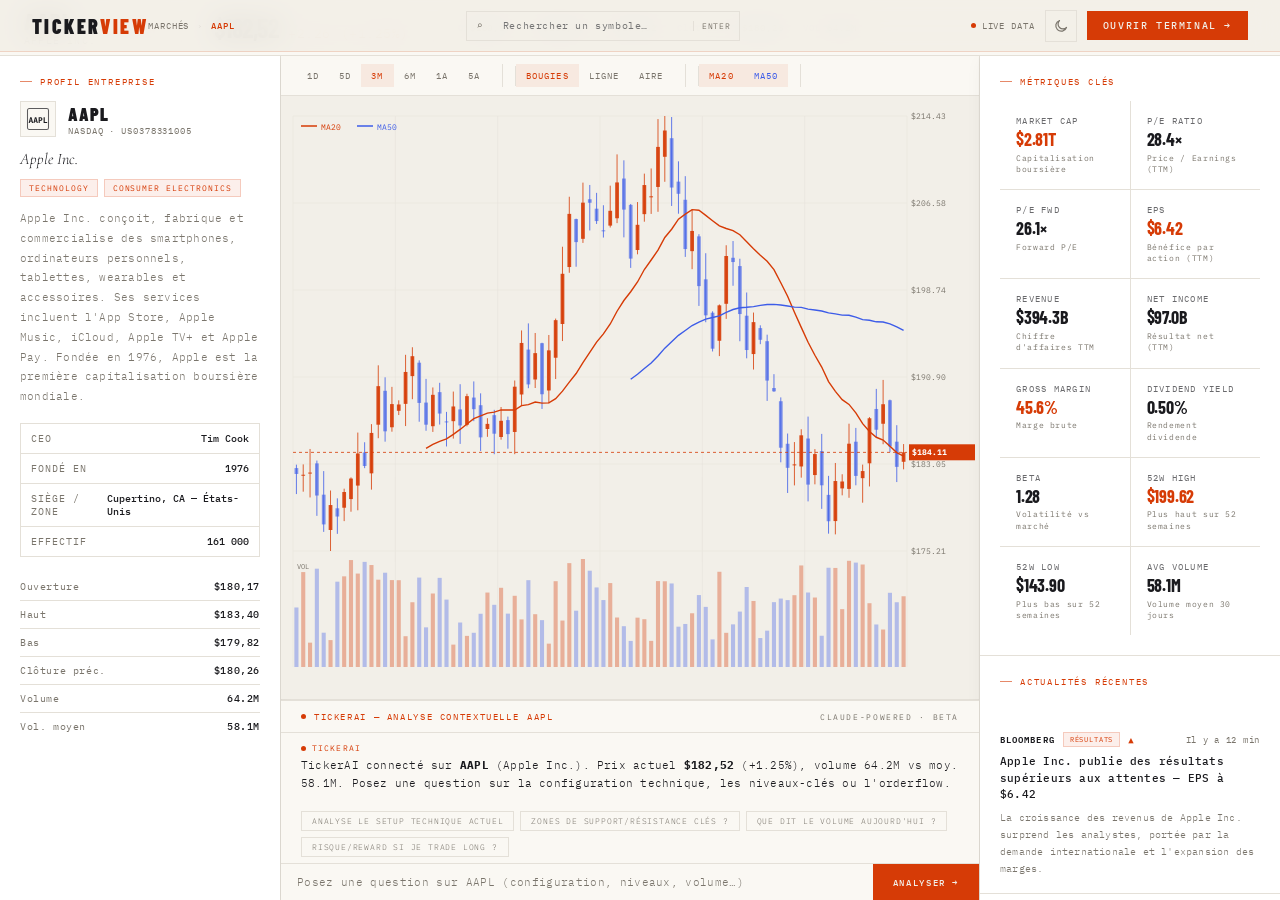
==== commit a8a387ca: "Add files via upload" ====
--- a/stock.html
+++ b/stock.html
@@ -27,8 +27,8 @@
 }
 </script>
 
-<link rel="manifest" href="/manifest.json">
-<link rel="apple-touch-icon" href="/src/assets/icons/icon-192.png">
+<link rel="manifest" href="manifest.json">
+<link rel="apple-touch-icon" href="src/assets/icons/icon-192.png">
 <link rel="preconnect" href="https://fonts.googleapis.com">
 <link rel="preconnect" href="https://fonts.gstatic.com" crossorigin>
 <link href="https://fonts.googleapis.com/css2?family=Barlow+Condensed:wght@200;300;700;900&family=Cormorant+Garamond:ital,wght@0,300;0,600;1,300;1,700&family=IBM+Plex+Mono:wght@300;400;500&display=swap" rel="stylesheet">
